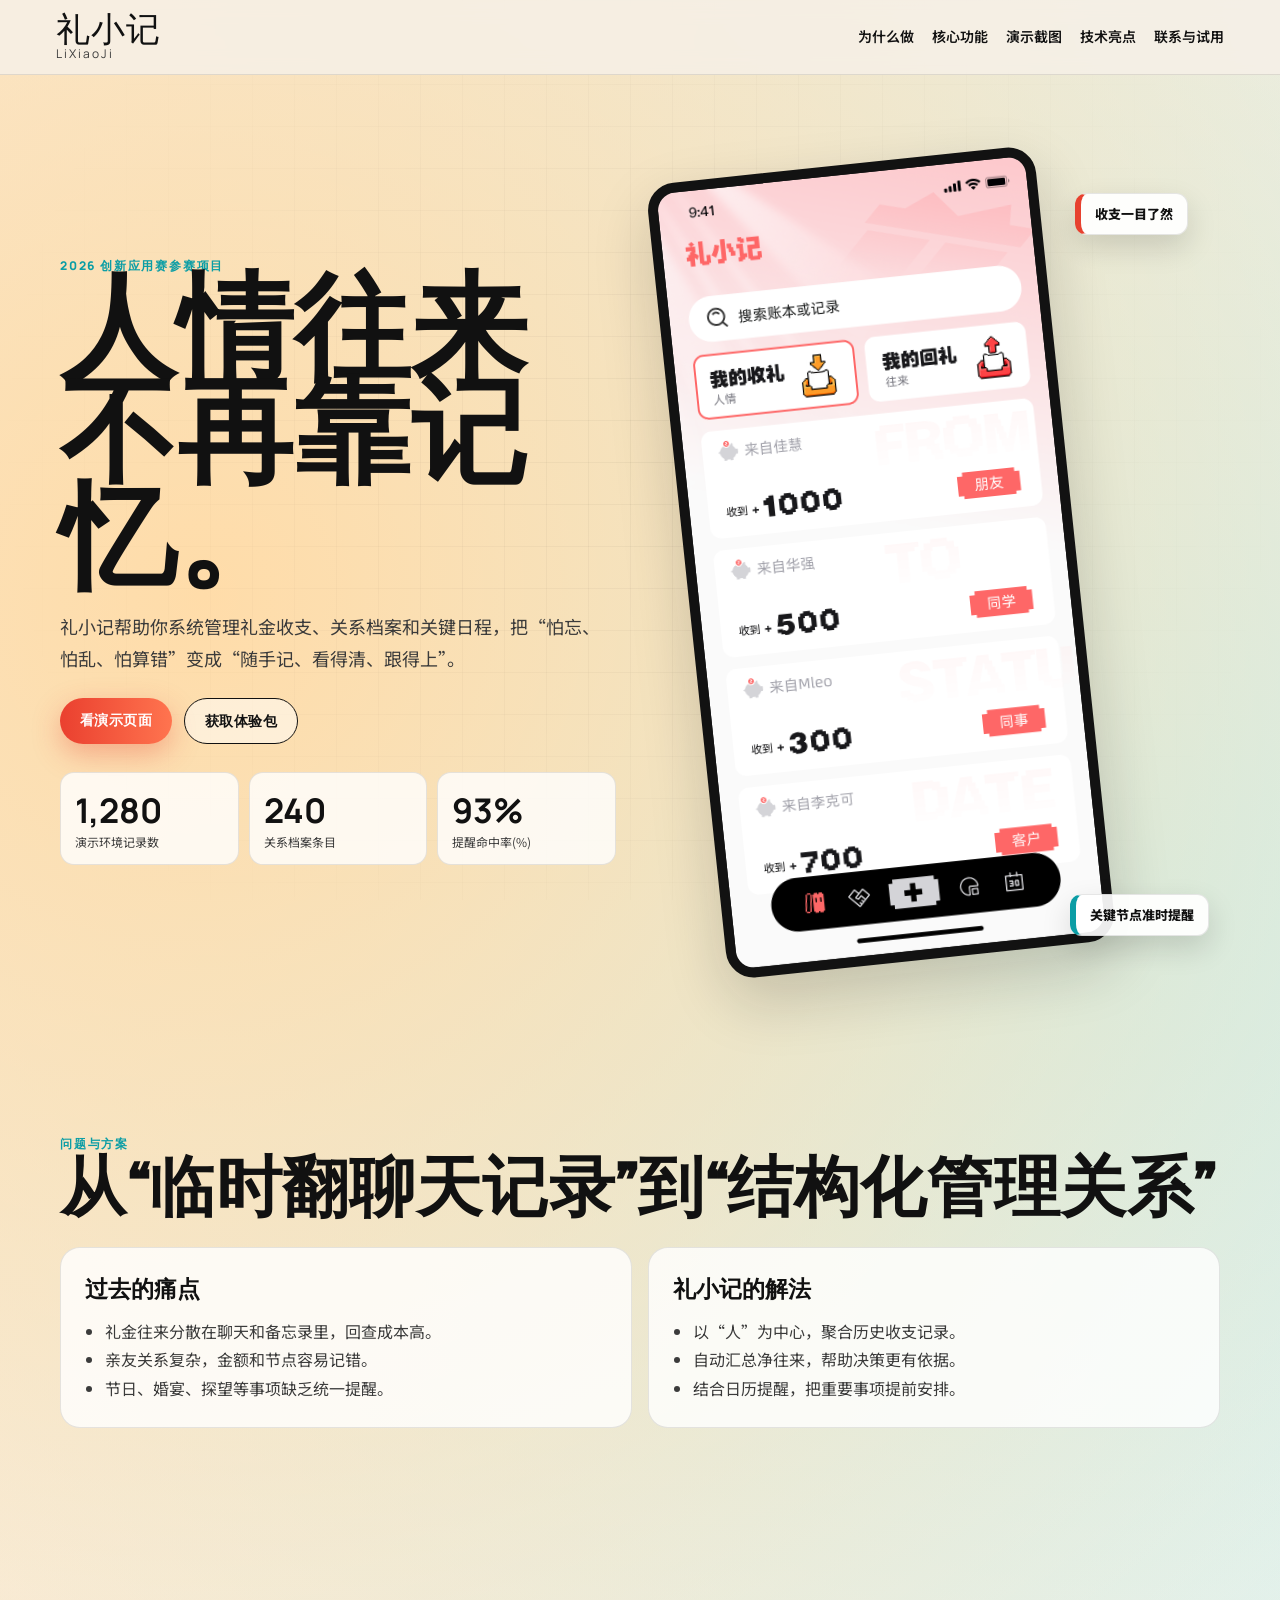
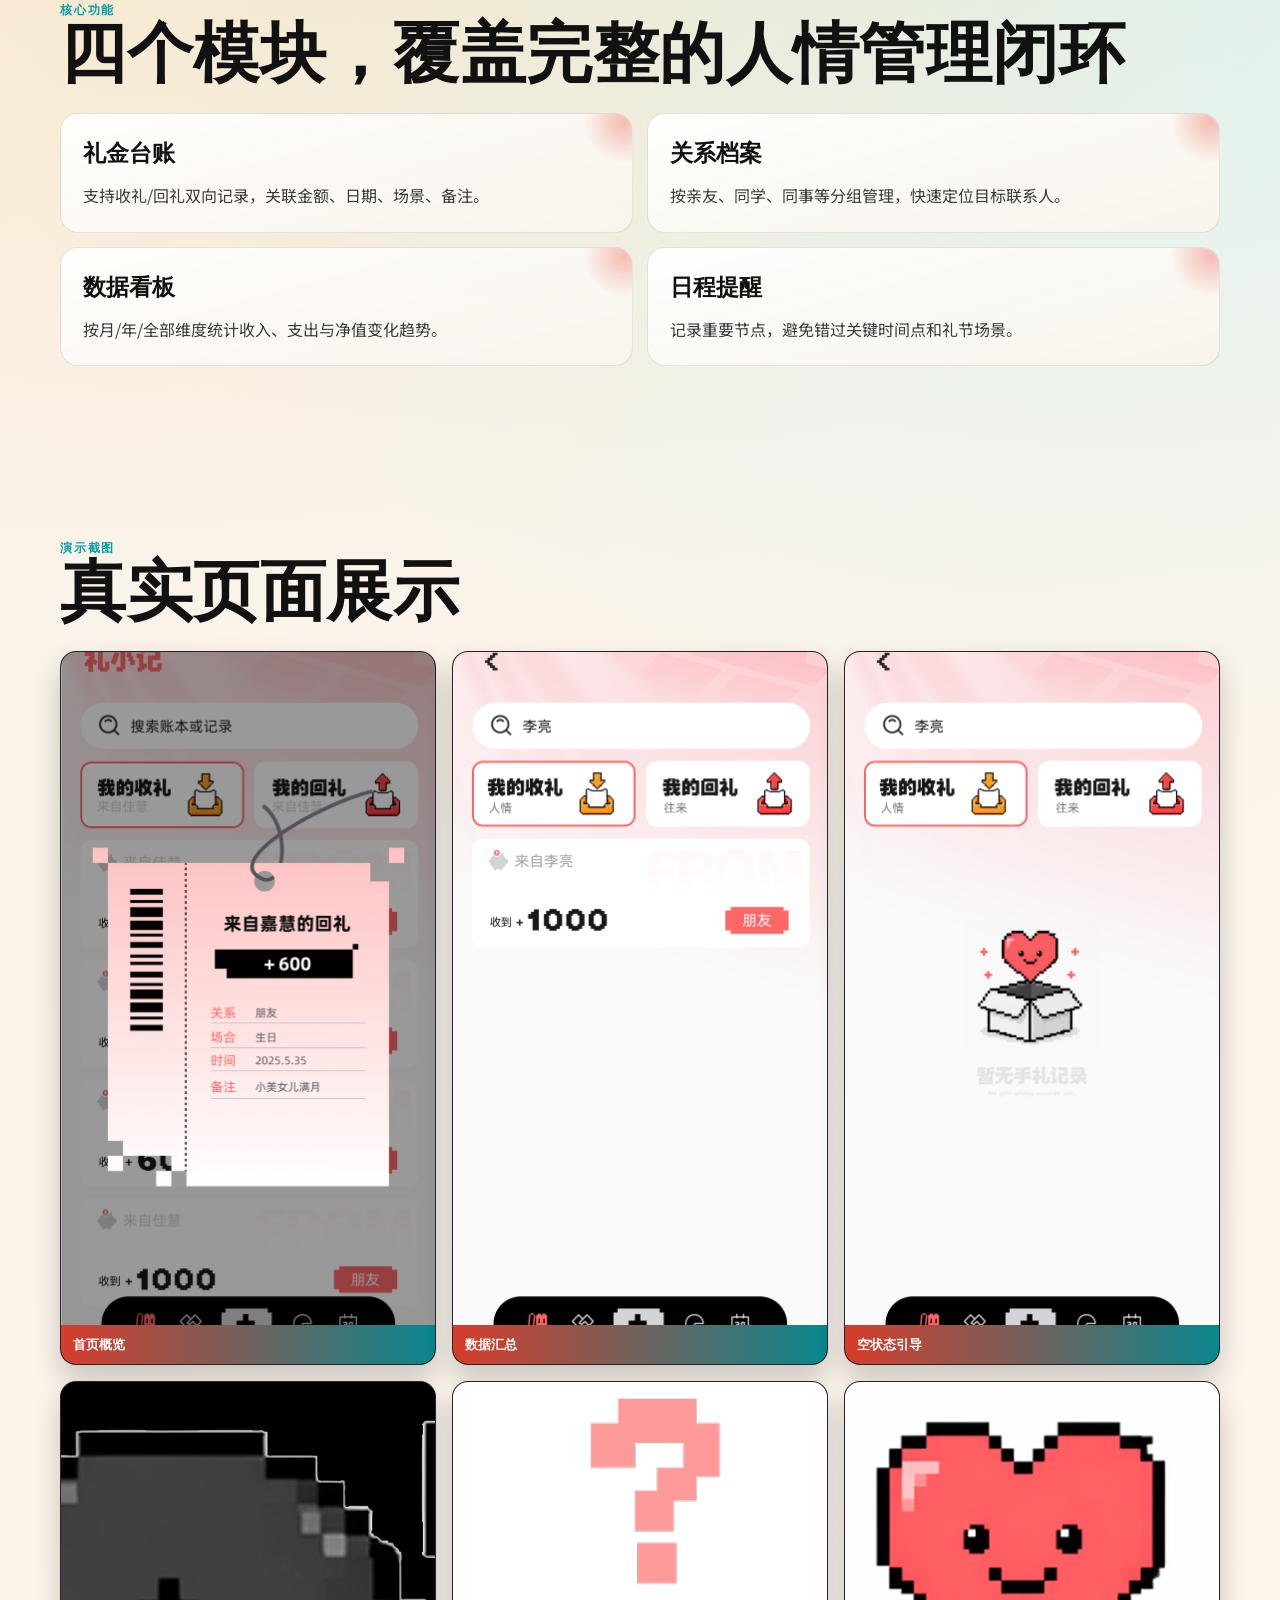
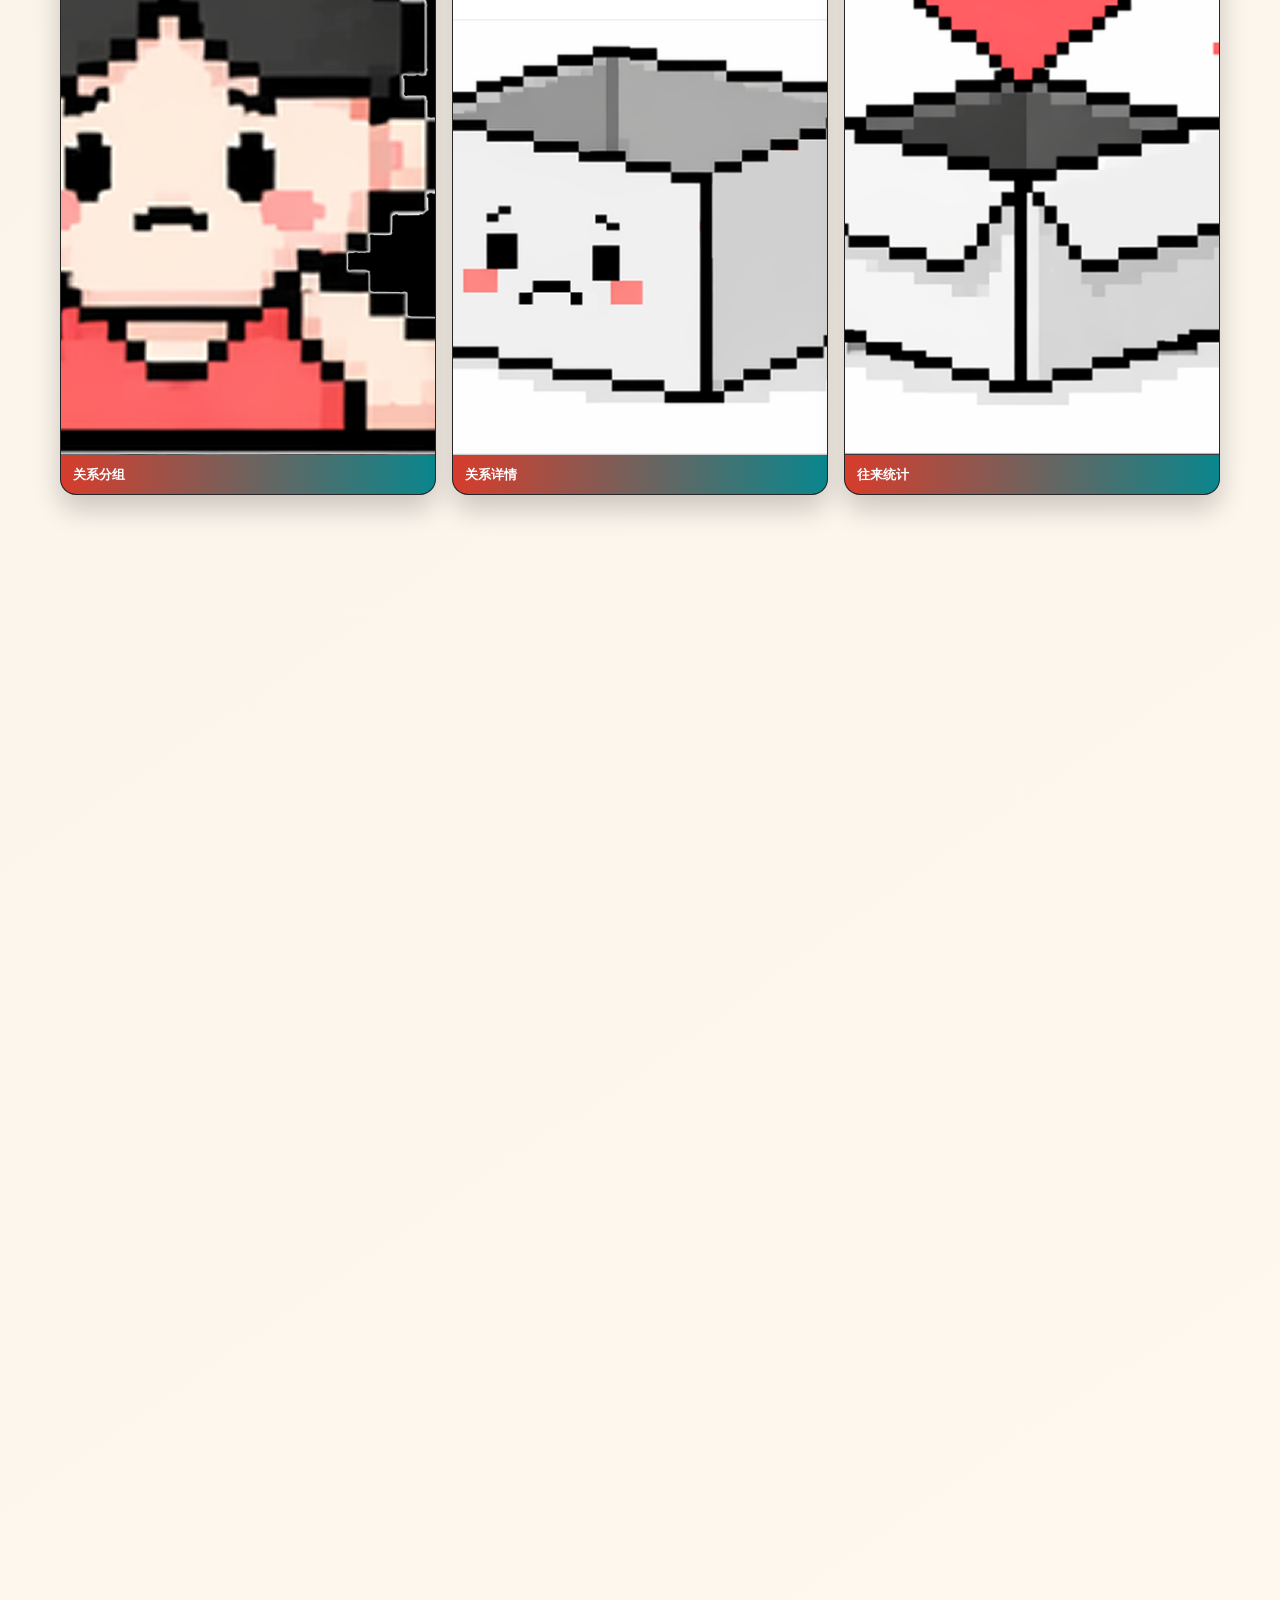
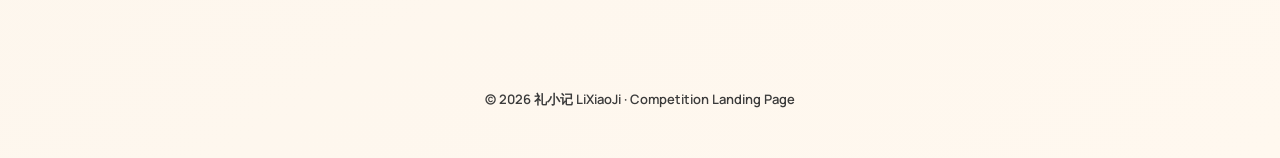
==== index.html @ e8748164 "chore: establish Lixiaoji v1.0.1 baseline" ====
﻿<!DOCTYPE html>
<html lang="zh-CN">
<head>
  <meta charset="UTF-8">
  <meta name="viewport" content="width=device-width, initial-scale=1.0">
  <title>礼小记 | 人情往来不再靠记忆</title>
  <meta name="description" content="礼小记是一款聚焦人情往来管理的移动应用，帮助用户记录礼金收支、维护关系档案、跟踪重要日程。">
  <link rel="preconnect" href="https://fonts.googleapis.com">
  <link rel="preconnect" href="https://fonts.gstatic.com" crossorigin>
  <link rel="stylesheet" href="landing.css">
</head>
<body>
  <div class="bg-grid" aria-hidden="true"></div>
  <header class="site-header">
    <a href="#top" class="brand">
      <span class="brand-main">礼小记</span>
      <span class="brand-sub">LiXiaoJi</span>
    </a>
    <button class="menu-toggle" id="menuToggle" aria-label="切换菜单" aria-expanded="false">菜单</button>
    <nav class="site-nav" id="siteNav">
      <a href="#story">为什么做</a>
      <a href="#features">核心功能</a>
      <a href="#showcase">演示截图</a>
      <a href="#tech">技术亮点</a>
      <a href="#cta">联系与试用</a>
    </nav>
  </header>

  <main id="top">
    <section class="hero reveal">
      <div class="hero-copy">
        <p class="eyebrow">2026 创新应用赛参赛项目</p>
        <h1>人情往来<br>不再靠记忆。</h1>
        <p class="lead">礼小记帮助你系统管理礼金收支、关系档案和关键日程，把“怕忘、怕乱、怕算错”变成“随手记、看得清、跟得上”。</p>
        <div class="hero-actions">
          <a href="#showcase" class="btn btn-primary">看演示页面</a>
          <a href="#cta" class="btn btn-ghost">获取体验包</a>
        </div>
        <div class="mini-stats">
          <div>
            <strong data-counter="1280">0</strong>
            <span>演示环境记录数</span>
          </div>
          <div>
            <strong data-counter="240">0</strong>
            <span>关系档案条目</span>
          </div>
          <div>
            <strong data-counter="93">0</strong>
            <span>提醒命中率(%)</span>
          </div>
        </div>
      </div>

      <div class="hero-visual">
        <figure class="phone-card tilt">
          <img src="landing-assets/hero-home.png" alt="礼小记首页截图">
        </figure>
        <figure class="chip chip-a">
          <figcaption>收支一目了然</figcaption>
        </figure>
        <figure class="chip chip-b">
          <figcaption>关键节点准时提醒</figcaption>
        </figure>
      </div>
    </section>

    <section class="story reveal" id="story">
      <div class="section-head">
        <p class="eyebrow">问题与方案</p>
        <h2>从“临时翻聊天记录”到“结构化管理关系”</h2>
      </div>
      <div class="story-grid">
        <article>
          <h3>过去的痛点</h3>
          <ul>
            <li>礼金往来分散在聊天和备忘录里，回查成本高。</li>
            <li>亲友关系复杂，金额和节点容易记错。</li>
            <li>节日、婚宴、探望等事项缺乏统一提醒。</li>
          </ul>
        </article>
        <article>
          <h3>礼小记的解法</h3>
          <ul>
            <li>以“人”为中心，聚合历史收支记录。</li>
            <li>自动汇总净往来，帮助决策更有依据。</li>
            <li>结合日历提醒，把重要事项提前安排。</li>
          </ul>
        </article>
      </div>
    </section>

    <section class="features reveal" id="features">
      <div class="section-head">
        <p class="eyebrow">核心功能</p>
        <h2>四个模块，覆盖完整的人情管理闭环</h2>
      </div>
      <div class="feature-grid">
        <article class="feature-card">
          <h3>礼金台账</h3>
          <p>支持收礼/回礼双向记录，关联金额、日期、场景、备注。</p>
        </article>
        <article class="feature-card">
          <h3>关系档案</h3>
          <p>按亲友、同学、同事等分组管理，快速定位目标联系人。</p>
        </article>
        <article class="feature-card">
          <h3>数据看板</h3>
          <p>按月/年/全部维度统计收入、支出与净值变化趋势。</p>
        </article>
        <article class="feature-card">
          <h3>日程提醒</h3>
          <p>记录重要节点，避免错过关键时间点和礼节场景。</p>
        </article>
      </div>
    </section>

    <section class="showcase reveal" id="showcase">
      <div class="section-head">
        <p class="eyebrow">演示截图</p>
        <h2>真实页面展示</h2>
      </div>
      <div class="gallery">
        <figure>
          <img src="landing-assets/home-card.png" alt="首页卡片样式">
          <figcaption>首页概览</figcaption>
        </figure>
        <figure>
          <img src="landing-assets/results.png" alt="有数据时页面">
          <figcaption>数据汇总</figcaption>
        </figure>
        <figure>
          <img src="landing-assets/no-results.png" alt="无数据时页面">
          <figcaption>空状态引导</figcaption>
        </figure>
        <figure>
          <img src="landing-assets/relation-1.png" alt="关系管理页面">
          <figcaption>关系分组</figcaption>
        </figure>
        <figure>
          <img src="landing-assets/relation-2.png" alt="关系详情页面">
          <figcaption>关系详情</figcaption>
        </figure>
        <figure>
          <img src="landing-assets/relation-3.png" alt="关系统计页面">
          <figcaption>往来统计</figcaption>
        </figure>
      </div>
    </section>

    <section class="tech reveal" id="tech">
      <div class="section-head">
        <p class="eyebrow">技术与创新</p>
        <h2>轻量离线优先，兼顾可扩展性</h2>
      </div>
      <div class="tech-grid">
        <article>
          <h3>技术栈</h3>
          <p>Flutter + SharedPreferences，本地存储优先，启动快、部署轻。</p>
        </article>
        <article>
          <h3>创新点</h3>
          <p>把“记账思维”升级为“关系网络思维”，同一联系人维度可串联多次往来与重要节点。</p>
        </article>
        <article>
          <h3>比赛价值</h3>
          <p>聚焦高频真实场景，具备明确需求验证路径，可快速迭代到家庭/社区级服务产品。</p>
        </article>
      </div>
    </section>

    <section class="cta reveal" id="cta">
      <div class="cta-panel">
        <p class="eyebrow">Ready to Pitch</p>
        <h2>礼小记，做你的人情管理副驾。</h2>
        <p>如果你是评委、导师或潜在合作方，欢迎联系获取完整 Demo 与项目说明书。</p>
        <div class="hero-actions">
          <a href="mailto:your-email@example.com" class="btn btn-primary">联系项目团队</a>
          <a href="https://github.com" class="btn btn-ghost" target="_blank" rel="noreferrer">查看 Git 仓库</a>
        </div>
      </div>
    </section>
  </main>

  <footer class="site-footer">
    <p>© <span id="year"></span> 礼小记 LiXiaoJi · Competition Landing Page</p>
  </footer>

  <script src="landing.js"></script>
</body>
</html>
---- landing.css ----
﻿@import url('https://fonts.googleapis.com/css2?family=Bebas+Neue&family=Manrope:wght@400;600;700;800&family=Noto+Sans+SC:wght@400;500;700;900&display=swap');

:root {
  --bg: #f6f0e7;
  --bg-2: #fff8ef;
  --ink: #111111;
  --ink-soft: #3b3b3b;
  --accent: #e7412f;
  --accent-2: #0b9da5;
  --card: rgba(255, 255, 255, 0.8);
  --line: rgba(17, 17, 17, 0.1);
  --shadow: 0 24px 60px rgba(17, 17, 17, 0.18);
}

* {
  box-sizing: border-box;
}

html {
  scroll-behavior: smooth;
}

body {
  margin: 0;
  color: var(--ink);
  background: radial-gradient(circle at 16% 12%, #ffdca9, transparent 35%), radial-gradient(circle at 88% 18%, #c8f1f4, transparent 34%), linear-gradient(145deg, var(--bg), var(--bg-2));
  font-family: "Noto Sans SC", "PingFang SC", "Microsoft YaHei", sans-serif;
  min-height: 100vh;
  overflow-x: hidden;
}

.bg-grid {
  position: fixed;
  inset: 0;
  z-index: -1;
  background-image: linear-gradient(to right, rgba(0, 0, 0, 0.04) 1px, transparent 1px), linear-gradient(to bottom, rgba(0, 0, 0, 0.04) 1px, transparent 1px);
  background-size: 42px 42px;
  mask-image: radial-gradient(circle at center, black, transparent 85%);
}

.site-header {
  position: sticky;
  top: 0;
  z-index: 50;
  display: flex;
  align-items: center;
  justify-content: space-between;
  gap: 20px;
  padding: 14px clamp(20px, 5vw, 56px);
  backdrop-filter: blur(10px);
  background: rgba(246, 240, 231, 0.84);
  border-bottom: 1px solid var(--line);
}

.brand {
  text-decoration: none;
  color: inherit;
  display: grid;
  line-height: 1;
}

.brand-main {
  font-family: "Bebas Neue", sans-serif;
  letter-spacing: 1.2px;
  font-size: 34px;
}

.brand-sub {
  font-family: "Manrope", sans-serif;
  font-size: 12px;
  letter-spacing: 2px;
  color: var(--ink-soft);
}

.site-nav {
  display: flex;
  gap: 18px;
  flex-wrap: wrap;
}

.site-nav a {
  text-decoration: none;
  color: var(--ink);
  font-size: 14px;
  font-weight: 600;
  border-bottom: 2px solid transparent;
  transition: border-color 0.2s ease;
}

.site-nav a:hover {
  border-bottom-color: var(--accent);
}

.menu-toggle {
  display: none;
  border: 1px solid var(--ink);
  background: transparent;
  padding: 8px 12px;
  font: 700 13px "Manrope", sans-serif;
  letter-spacing: 1px;
  cursor: pointer;
}

main {
  width: min(1160px, calc(100% - 32px));
  margin: 0 auto;
}

section {
  padding: clamp(48px, 8vw, 88px) 0;
}

.hero {
  display: grid;
  grid-template-columns: 1.02fr 0.98fr;
  gap: clamp(28px, 6vw, 70px);
  align-items: center;
}

.eyebrow {
  margin: 0 0 10px;
  font: 800 12px/1 "Manrope", sans-serif;
  letter-spacing: 1.8px;
  color: var(--accent-2);
  text-transform: uppercase;
}

h1,
h2,
h3 {
  margin: 0;
}

h1 {
  font-family: "Bebas Neue", sans-serif;
  font-size: clamp(52px, 11vw, 116px);
  letter-spacing: 1px;
  line-height: 0.9;
  margin-bottom: 16px;
}

.lead {
  color: var(--ink-soft);
  font-size: clamp(15px, 2vw, 18px);
  max-width: 560px;
  line-height: 1.75;
  margin: 0;
}

.hero-actions {
  margin-top: 24px;
  display: flex;
  gap: 12px;
  flex-wrap: wrap;
}

.btn {
  text-decoration: none;
  padding: 12px 20px;
  border-radius: 999px;
  font: 700 14px "Manrope", sans-serif;
  letter-spacing: 0.4px;
  transition: transform 0.22s ease, box-shadow 0.22s ease, background 0.22s ease;
}

.btn:hover {
  transform: translateY(-2px);
}

.btn-primary {
  color: #fff;
  background: linear-gradient(90deg, #ea402f, #ff744f);
  box-shadow: 0 10px 28px rgba(231, 65, 47, 0.34);
}

.btn-ghost {
  color: var(--ink);
  border: 1px solid var(--ink);
  background: rgba(255, 255, 255, 0.5);
}

.mini-stats {
  margin-top: 28px;
  display: grid;
  grid-template-columns: repeat(3, minmax(0, 1fr));
  gap: 10px;
}

.mini-stats div {
  border: 1px solid var(--line);
  background: var(--card);
  border-radius: 14px;
  padding: 14px;
}

.mini-stats strong {
  display: block;
  font-family: "Manrope", sans-serif;
  font-size: clamp(24px, 4vw, 34px);
}

.mini-stats span {
  display: block;
  color: var(--ink-soft);
  font-size: 12px;
}

.hero-visual {
  position: relative;
  min-height: 540px;
}

.phone-card {
  margin: 0;
  width: min(390px, 92%);
  border-radius: 28px;
  overflow: hidden;
  border: 10px solid #121212;
  background: #121212;
  box-shadow: var(--shadow);
  transform: rotate(-6deg);
}

.phone-card img {
  display: block;
  width: 100%;
  height: auto;
}

.chip {
  position: absolute;
  margin: 0;
  background: rgba(255, 255, 255, 0.92);
  border: 1px solid var(--line);
  border-radius: 12px;
  box-shadow: 0 12px 30px rgba(0, 0, 0, 0.14);
  padding: 12px 14px;
  font: 800 13px/1.2 "Noto Sans SC", sans-serif;
}

.chip-a {
  top: 30px;
  right: 6%;
  border-left: 6px solid var(--accent);
  animation: bob 4.2s ease-in-out infinite;
}

.chip-b {
  bottom: 26px;
  right: 2%;
  border-left: 6px solid var(--accent-2);
  animation: bob 5s ease-in-out infinite reverse;
}

.section-head {
  margin-bottom: 24px;
}

h2 {
  font-family: "Bebas Neue", sans-serif;
  font-size: clamp(38px, 6vw, 66px);
  line-height: 0.95;
  letter-spacing: 0.6px;
}

.story-grid,
.tech-grid {
  display: grid;
  grid-template-columns: repeat(2, minmax(0, 1fr));
  gap: 16px;
}

.story-grid article,
.tech-grid article {
  padding: 24px;
  background: var(--card);
  border: 1px solid var(--line);
  border-radius: 20px;
}

.story-grid h3,
.feature-card h3,
.tech-grid h3 {
  font-family: "Manrope", sans-serif;
  font-size: 23px;
  margin-bottom: 12px;
}

.story-grid ul {
  margin: 0;
  padding-left: 20px;
  color: var(--ink-soft);
  line-height: 1.8;
}

.feature-grid {
  display: grid;
  grid-template-columns: repeat(2, minmax(0, 1fr));
  gap: 14px;
}

.feature-card {
  padding: 22px;
  border-radius: 18px;
  background: linear-gradient(165deg, rgba(255, 255, 255, 0.9), rgba(249, 244, 236, 0.95));
  border: 1px solid var(--line);
  position: relative;
  overflow: hidden;
}

.feature-card::after {
  content: "";
  position: absolute;
  right: -36px;
  top: -36px;
  width: 88px;
  height: 88px;
  border-radius: 50%;
  background: radial-gradient(circle, rgba(231, 65, 47, 0.33), transparent 66%);
}

.feature-card p,
.tech-grid p {
  margin: 0;
  color: var(--ink-soft);
  line-height: 1.8;
}

.gallery {
  display: grid;
  grid-template-columns: repeat(3, minmax(0, 1fr));
  gap: 16px;
}

.gallery figure {
  margin: 0;
  border-radius: 16px;
  overflow: hidden;
  background: #000;
  border: 1px solid rgba(255, 255, 255, 0.15);
  box-shadow: 0 14px 28px rgba(0, 0, 0, 0.2);
}

.gallery img {
  display: block;
  width: 100%;
  aspect-ratio: 10 / 18;
  object-fit: cover;
}

.gallery figcaption {
  padding: 10px 12px;
  font: 700 13px "Manrope", sans-serif;
  color: #fff;
  background: linear-gradient(to right, rgba(231, 65, 47, 0.93), rgba(11, 157, 165, 0.86));
}

.cta-panel {
  padding: clamp(24px, 4vw, 40px);
  border-radius: 26px;
  background: linear-gradient(125deg, #1f2020 0%, #383a3a 60%, #11444a 100%);
  color: #fff;
  box-shadow: var(--shadow);
}

.cta-panel h2 {
  line-height: 1;
}

.cta-panel p {
  margin: 14px 0 0;
  max-width: 700px;
  color: rgba(255, 255, 255, 0.84);
  line-height: 1.7;
}

.cta-panel .btn-ghost {
  color: #fff;
  border-color: rgba(255, 255, 255, 0.45);
  background: rgba(255, 255, 255, 0.08);
}

.site-footer {
  padding: 20px 16px 36px;
  text-align: center;
  color: var(--ink-soft);
  font: 600 13px "Manrope", sans-serif;
}

.reveal {
  opacity: 0;
  transform: translateY(22px);
  transition: opacity 0.6s ease, transform 0.6s ease;
}

.reveal.visible {
  opacity: 1;
  transform: translateY(0);
}

@keyframes bob {
  0%,
  100% {
    transform: translateY(0);
  }

  50% {
    transform: translateY(-8px);
  }
}

@media (max-width: 980px) {
  .hero {
    grid-template-columns: 1fr;
  }

  .hero-visual {
    min-height: 420px;
  }

  .phone-card {
    transform: rotate(-2deg);
  }

  .story-grid,
  .tech-grid,
  .feature-grid,
  .gallery {
    grid-template-columns: 1fr 1fr;
  }
}

@media (max-width: 760px) {
  .menu-toggle {
    display: inline-flex;
    align-items: center;
  }

  .site-nav {
    position: absolute;
    left: 16px;
    right: 16px;
    top: 66px;
    padding: 14px;
    border: 1px solid var(--line);
    background: rgba(255, 252, 246, 0.97);
    border-radius: 14px;
    display: none;
    flex-direction: column;
  }

  .site-nav.open {
    display: flex;
  }

  .mini-stats,
  .story-grid,
  .tech-grid,
  .feature-grid,
  .gallery {
    grid-template-columns: 1fr;
  }

  .hero-visual {
    min-height: 360px;
  }

  .chip {
    position: static;
    margin-top: 10px;
  }
}
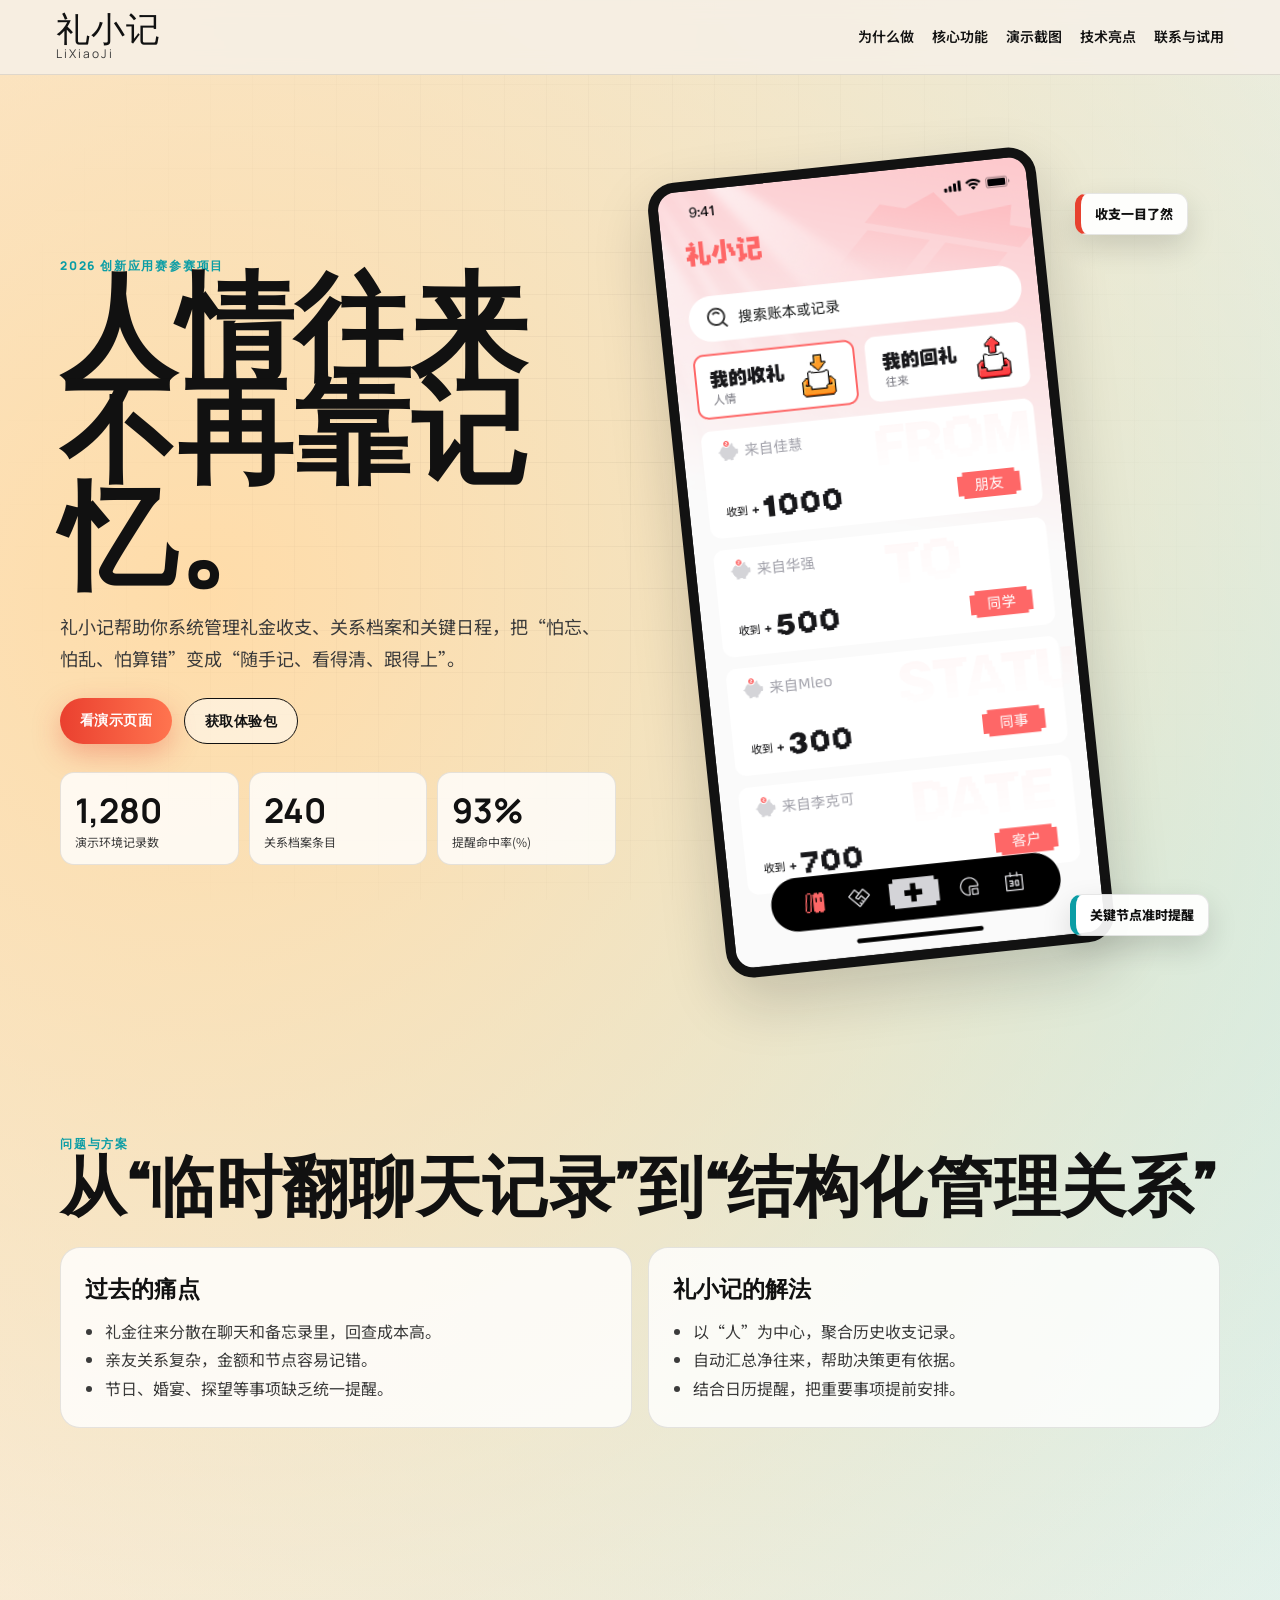
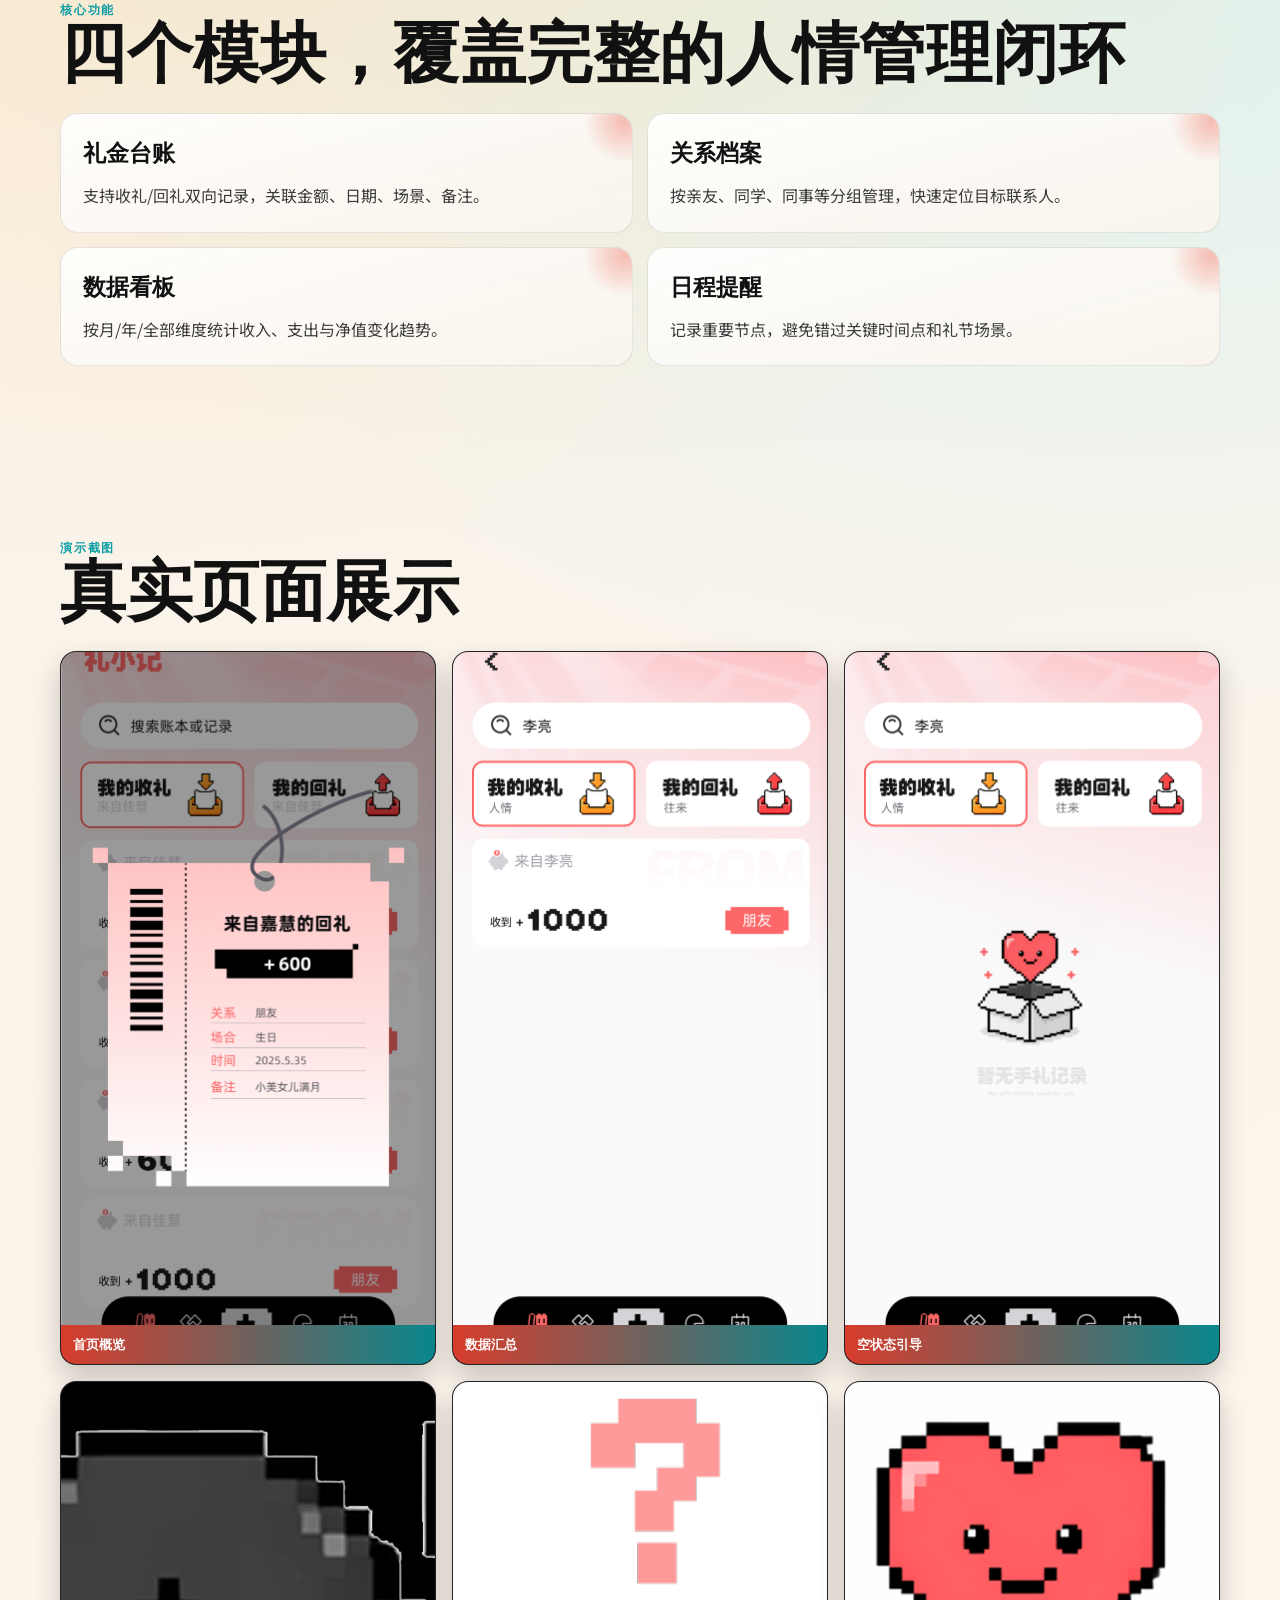
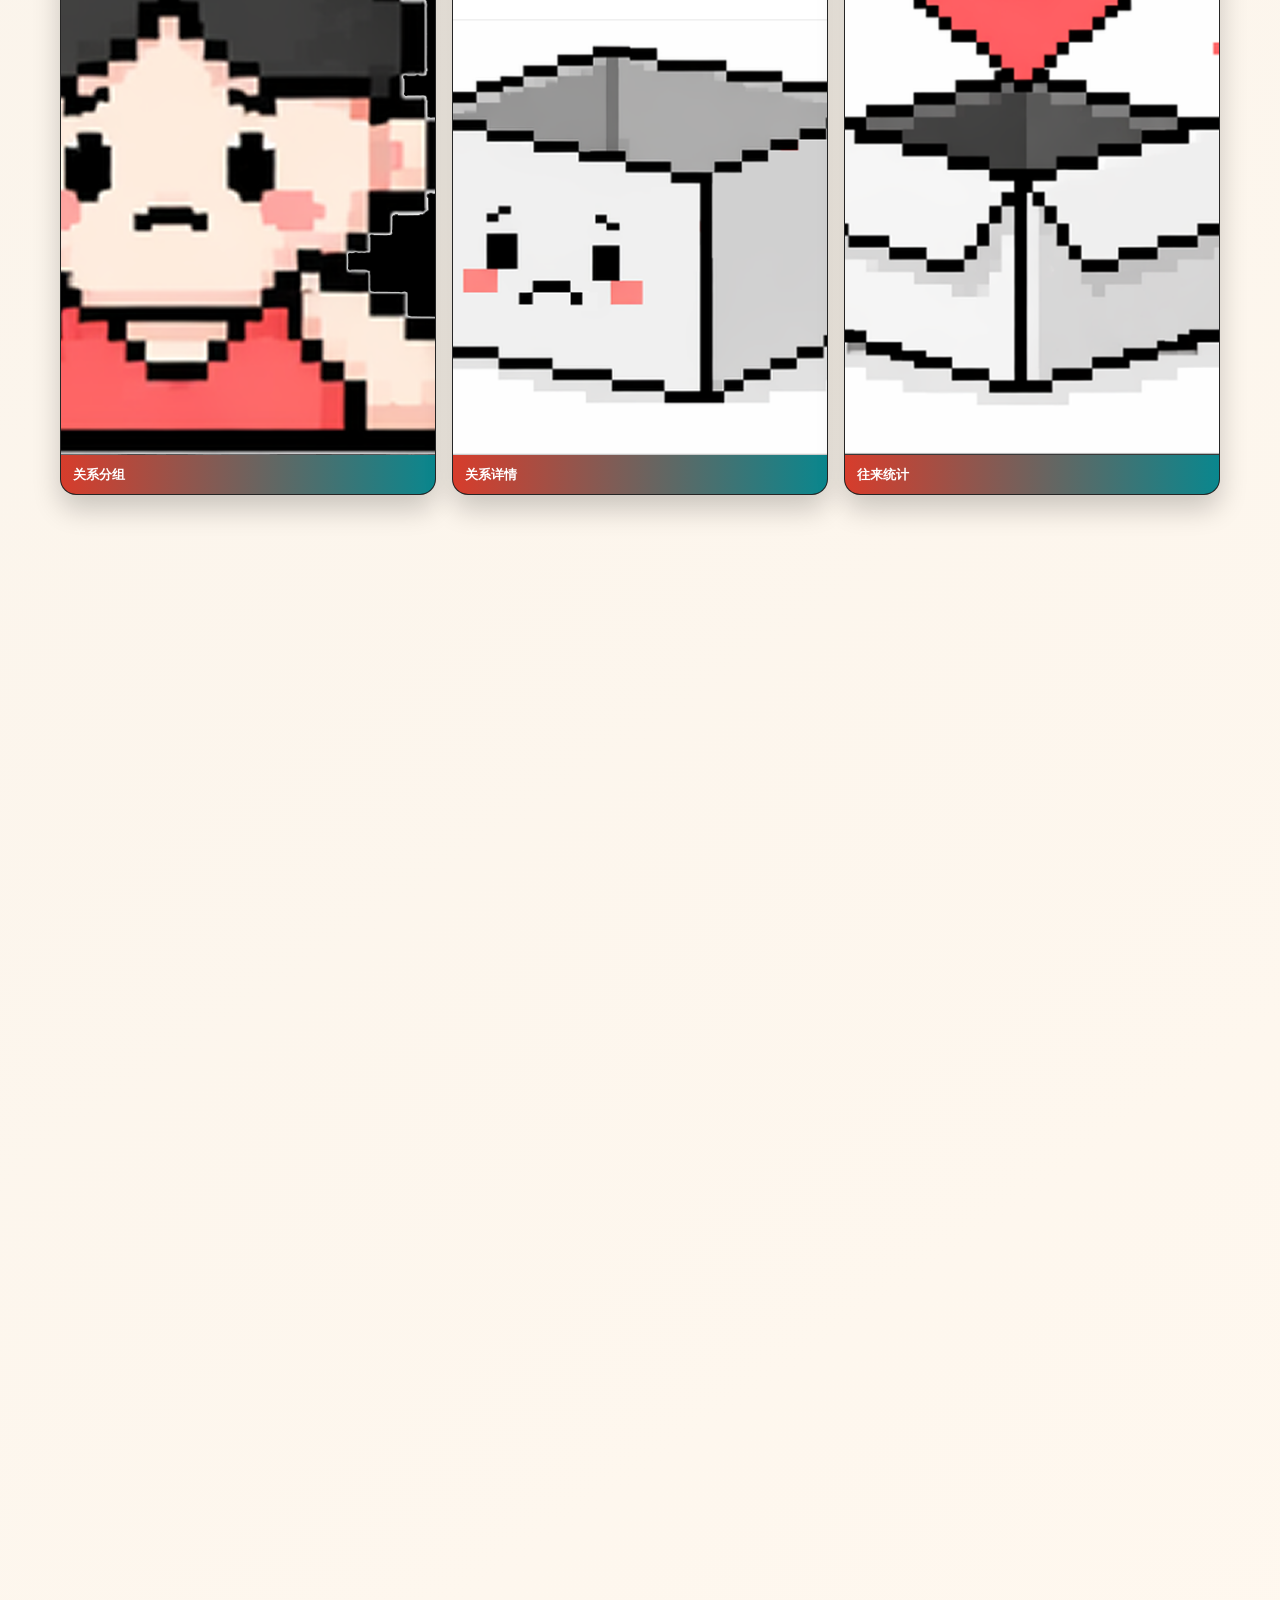
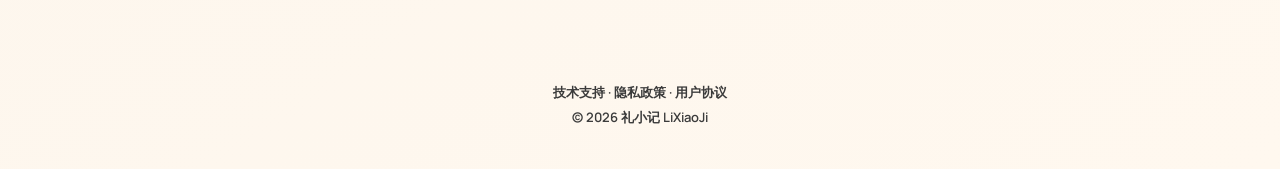
==== commit 6ae8f080: "docs: publish App Store support pages" ====
--- a/index.html
+++ b/index.html
@@ -175,15 +175,20 @@
         <h2>礼小记，做你的人情管理副驾。</h2>
         <p>如果你是评委、导师或潜在合作方，欢迎联系获取完整 Demo 与项目说明书。</p>
         <div class="hero-actions">
-          <a href="mailto:your-email@example.com" class="btn btn-primary">联系项目团队</a>
-          <a href="https://github.com" class="btn btn-ghost" target="_blank" rel="noreferrer">查看 Git 仓库</a>
+          <a href="mailto:1447983695@qq.com" class="btn btn-primary">联系项目团队</a>
+          <a href="https://github.com/liliang20011008-ux/li-xiao-ji" class="btn btn-ghost" target="_blank" rel="noreferrer">查看 Git 仓库</a>
         </div>
       </div>
     </section>
   </main>
 
   <footer class="site-footer">
-    <p>© <span id="year"></span> 礼小记 LiXiaoJi · Competition Landing Page</p>
+    <p>
+      <a href="support.html">技术支持</a>
+      · <a href="privacy.html">隐私政策</a>
+      · <a href="terms.html">用户协议</a>
+    </p>
+    <p>© <span id="year"></span> 礼小记 LiXiaoJi</p>
   </footer>
 
   <script src="landing.js"></script>
--- a/landing.css
+++ b/landing.css
@@ -387,6 +387,19 @@
   font: 600 13px "Manrope", sans-serif;
 }
 
+.site-footer p {
+  margin: 6px 0;
+}
+
+.site-footer a {
+  color: var(--ink-soft);
+  text-decoration: none;
+}
+
+.site-footer a:hover {
+  color: var(--accent);
+}
+
 .reveal {
   opacity: 0;
   transform: translateY(22px);
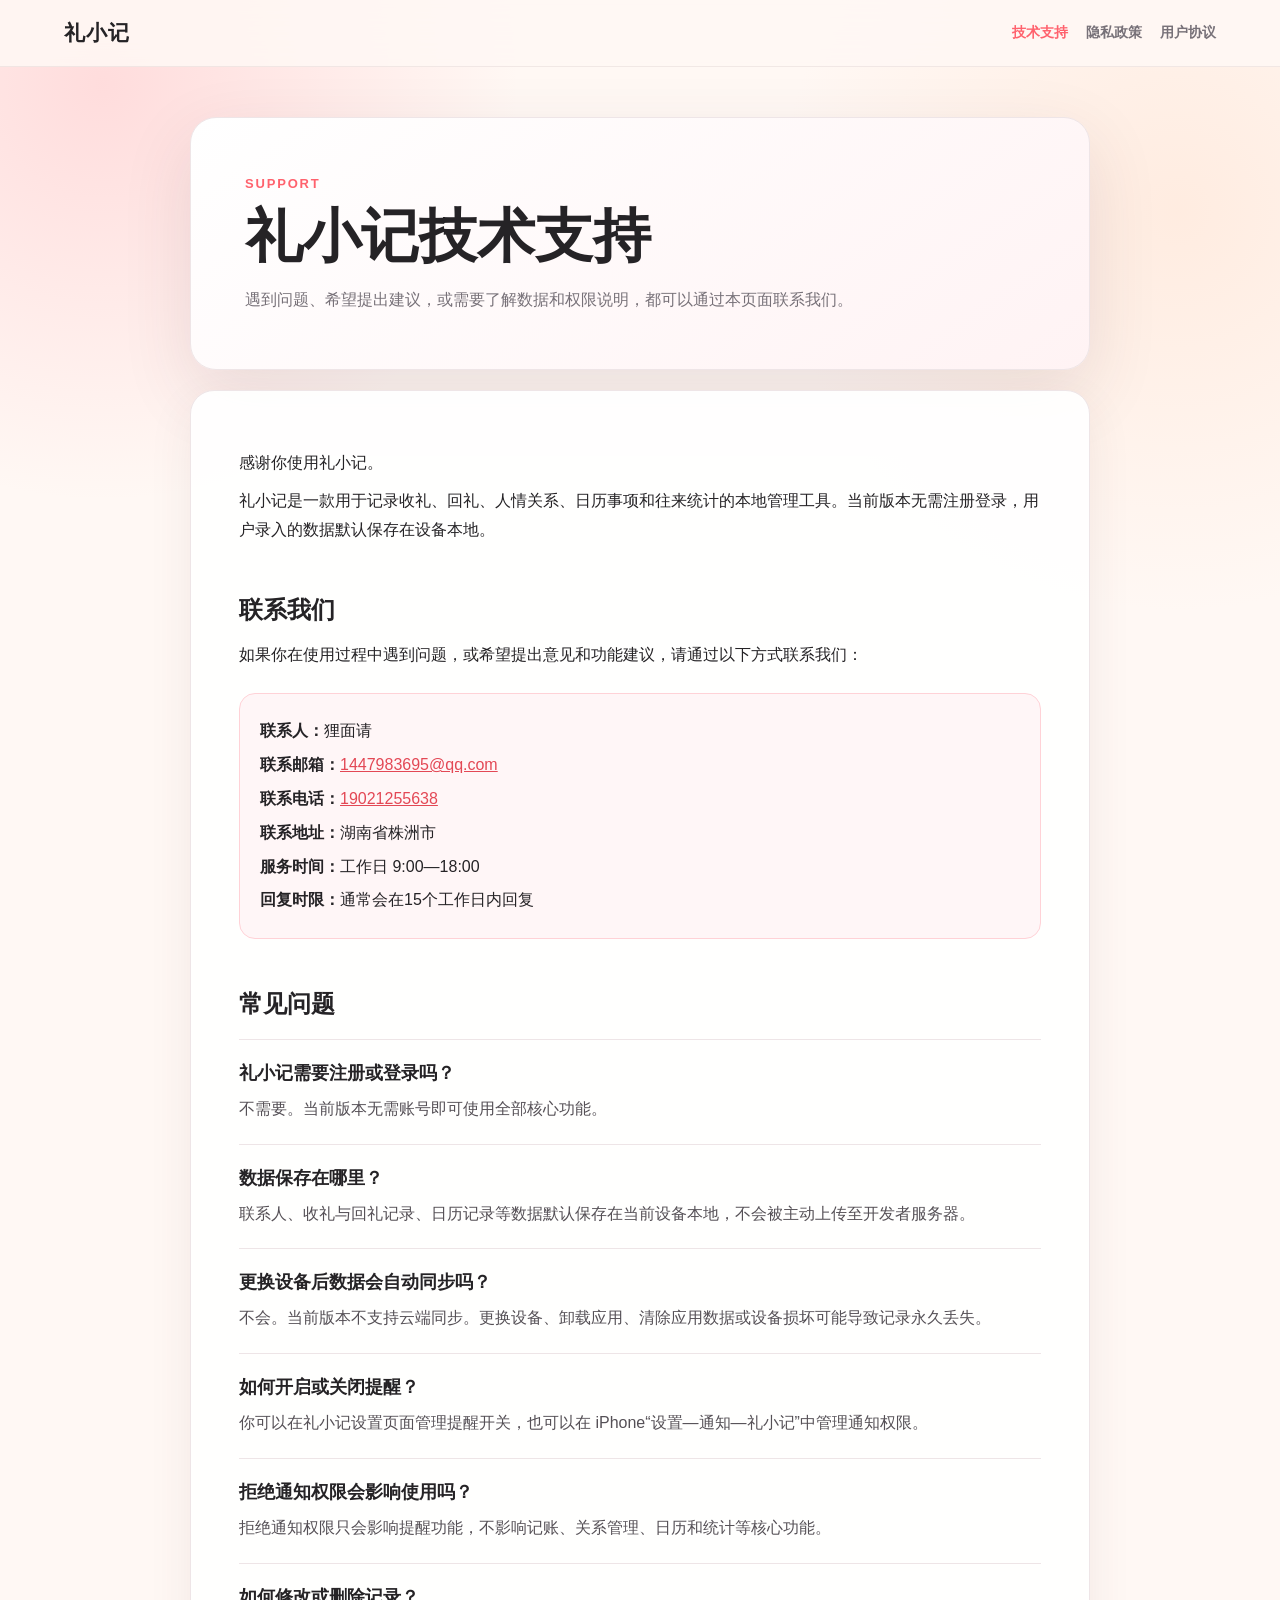
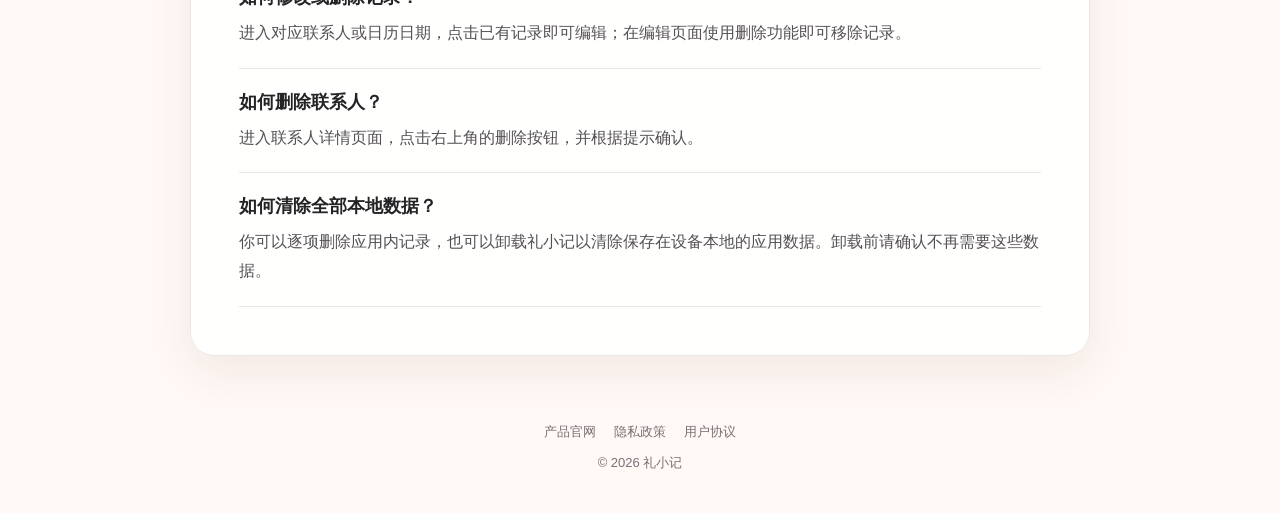
==== commit 946573da: "docs: replace public contact name" ====
--- a/index.html
+++ b/index.html
@@ -1,196 +1,14 @@
-﻿<!DOCTYPE html>
+<!DOCTYPE html>
 <html lang="zh-CN">
 <head>
   <meta charset="UTF-8">
   <meta name="viewport" content="width=device-width, initial-scale=1.0">
-  <title>礼小记 | 人情往来不再靠记忆</title>
-  <meta name="description" content="礼小记是一款聚焦人情往来管理的移动应用，帮助用户记录礼金收支、维护关系档案、跟踪重要日程。">
-  <link rel="preconnect" href="https://fonts.googleapis.com">
-  <link rel="preconnect" href="https://fonts.gstatic.com" crossorigin>
-  <link rel="stylesheet" href="landing.css">
+  <meta http-equiv="refresh" content="0; url=support.html">
+  <meta name="robots" content="noindex">
+  <title>礼小记</title>
+  <link rel="canonical" href="support.html">
 </head>
 <body>
-  <div class="bg-grid" aria-hidden="true"></div>
-  <header class="site-header">
-    <a href="#top" class="brand">
-      <span class="brand-main">礼小记</span>
-      <span class="brand-sub">LiXiaoJi</span>
-    </a>
-    <button class="menu-toggle" id="menuToggle" aria-label="切换菜单" aria-expanded="false">菜单</button>
-    <nav class="site-nav" id="siteNav">
-      <a href="#story">为什么做</a>
-      <a href="#features">核心功能</a>
-      <a href="#showcase">演示截图</a>
-      <a href="#tech">技术亮点</a>
-      <a href="#cta">联系与试用</a>
-    </nav>
-  </header>
-
-  <main id="top">
-    <section class="hero reveal">
-      <div class="hero-copy">
-        <p class="eyebrow">2026 创新应用赛参赛项目</p>
-        <h1>人情往来<br>不再靠记忆。</h1>
-        <p class="lead">礼小记帮助你系统管理礼金收支、关系档案和关键日程，把“怕忘、怕乱、怕算错”变成“随手记、看得清、跟得上”。</p>
-        <div class="hero-actions">
-          <a href="#showcase" class="btn btn-primary">看演示页面</a>
-          <a href="#cta" class="btn btn-ghost">获取体验包</a>
-        </div>
-        <div class="mini-stats">
-          <div>
-            <strong data-counter="1280">0</strong>
-            <span>演示环境记录数</span>
-          </div>
-          <div>
-            <strong data-counter="240">0</strong>
-            <span>关系档案条目</span>
-          </div>
-          <div>
-            <strong data-counter="93">0</strong>
-            <span>提醒命中率(%)</span>
-          </div>
-        </div>
-      </div>
-
-      <div class="hero-visual">
-        <figure class="phone-card tilt">
-          <img src="landing-assets/hero-home.png" alt="礼小记首页截图">
-        </figure>
-        <figure class="chip chip-a">
-          <figcaption>收支一目了然</figcaption>
-        </figure>
-        <figure class="chip chip-b">
-          <figcaption>关键节点准时提醒</figcaption>
-        </figure>
-      </div>
-    </section>
-
-    <section class="story reveal" id="story">
-      <div class="section-head">
-        <p class="eyebrow">问题与方案</p>
-        <h2>从“临时翻聊天记录”到“结构化管理关系”</h2>
-      </div>
-      <div class="story-grid">
-        <article>
-          <h3>过去的痛点</h3>
-          <ul>
-            <li>礼金往来分散在聊天和备忘录里，回查成本高。</li>
-            <li>亲友关系复杂，金额和节点容易记错。</li>
-            <li>节日、婚宴、探望等事项缺乏统一提醒。</li>
-          </ul>
-        </article>
-        <article>
-          <h3>礼小记的解法</h3>
-          <ul>
-            <li>以“人”为中心，聚合历史收支记录。</li>
-            <li>自动汇总净往来，帮助决策更有依据。</li>
-            <li>结合日历提醒，把重要事项提前安排。</li>
-          </ul>
-        </article>
-      </div>
-    </section>
-
-    <section class="features reveal" id="features">
-      <div class="section-head">
-        <p class="eyebrow">核心功能</p>
-        <h2>四个模块，覆盖完整的人情管理闭环</h2>
-      </div>
-      <div class="feature-grid">
-        <article class="feature-card">
-          <h3>礼金台账</h3>
-          <p>支持收礼/回礼双向记录，关联金额、日期、场景、备注。</p>
-        </article>
-        <article class="feature-card">
-          <h3>关系档案</h3>
-          <p>按亲友、同学、同事等分组管理，快速定位目标联系人。</p>
-        </article>
-        <article class="feature-card">
-          <h3>数据看板</h3>
-          <p>按月/年/全部维度统计收入、支出与净值变化趋势。</p>
-        </article>
-        <article class="feature-card">
-          <h3>日程提醒</h3>
-          <p>记录重要节点，避免错过关键时间点和礼节场景。</p>
-        </article>
-      </div>
-    </section>
-
-    <section class="showcase reveal" id="showcase">
-      <div class="section-head">
-        <p class="eyebrow">演示截图</p>
-        <h2>真实页面展示</h2>
-      </div>
-      <div class="gallery">
-        <figure>
-          <img src="landing-assets/home-card.png" alt="首页卡片样式">
-          <figcaption>首页概览</figcaption>
-        </figure>
-        <figure>
-          <img src="landing-assets/results.png" alt="有数据时页面">
-          <figcaption>数据汇总</figcaption>
-        </figure>
-        <figure>
-          <img src="landing-assets/no-results.png" alt="无数据时页面">
-          <figcaption>空状态引导</figcaption>
-        </figure>
-        <figure>
-          <img src="landing-assets/relation-1.png" alt="关系管理页面">
-          <figcaption>关系分组</figcaption>
-        </figure>
-        <figure>
-          <img src="landing-assets/relation-2.png" alt="关系详情页面">
-          <figcaption>关系详情</figcaption>
-        </figure>
-        <figure>
-          <img src="landing-assets/relation-3.png" alt="关系统计页面">
-          <figcaption>往来统计</figcaption>
-        </figure>
-      </div>
-    </section>
-
-    <section class="tech reveal" id="tech">
-      <div class="section-head">
-        <p class="eyebrow">技术与创新</p>
-        <h2>轻量离线优先，兼顾可扩展性</h2>
-      </div>
-      <div class="tech-grid">
-        <article>
-          <h3>技术栈</h3>
-          <p>Flutter + SharedPreferences，本地存储优先，启动快、部署轻。</p>
-        </article>
-        <article>
-          <h3>创新点</h3>
-          <p>把“记账思维”升级为“关系网络思维”，同一联系人维度可串联多次往来与重要节点。</p>
-        </article>
-        <article>
-          <h3>比赛价值</h3>
-          <p>聚焦高频真实场景，具备明确需求验证路径，可快速迭代到家庭/社区级服务产品。</p>
-        </article>
-      </div>
-    </section>
-
-    <section class="cta reveal" id="cta">
-      <div class="cta-panel">
-        <p class="eyebrow">Ready to Pitch</p>
-        <h2>礼小记，做你的人情管理副驾。</h2>
-        <p>如果你是评委、导师或潜在合作方，欢迎联系获取完整 Demo 与项目说明书。</p>
-        <div class="hero-actions">
-          <a href="mailto:1447983695@qq.com" class="btn btn-primary">联系项目团队</a>
-          <a href="https://github.com/liliang20011008-ux/li-xiao-ji" class="btn btn-ghost" target="_blank" rel="noreferrer">查看 Git 仓库</a>
-        </div>
-      </div>
-    </section>
-  </main>
-
-  <footer class="site-footer">
-    <p>
-      <a href="support.html">技术支持</a>
-      · <a href="privacy.html">隐私政策</a>
-      · <a href="terms.html">用户协议</a>
-    </p>
-    <p>© <span id="year"></span> 礼小记 LiXiaoJi</p>
-  </footer>
-
-  <script src="landing.js"></script>
+  <p>正在前往<a href="support.html">礼小记技术支持</a>页面……</p>
 </body>
-</html>
+</html>
